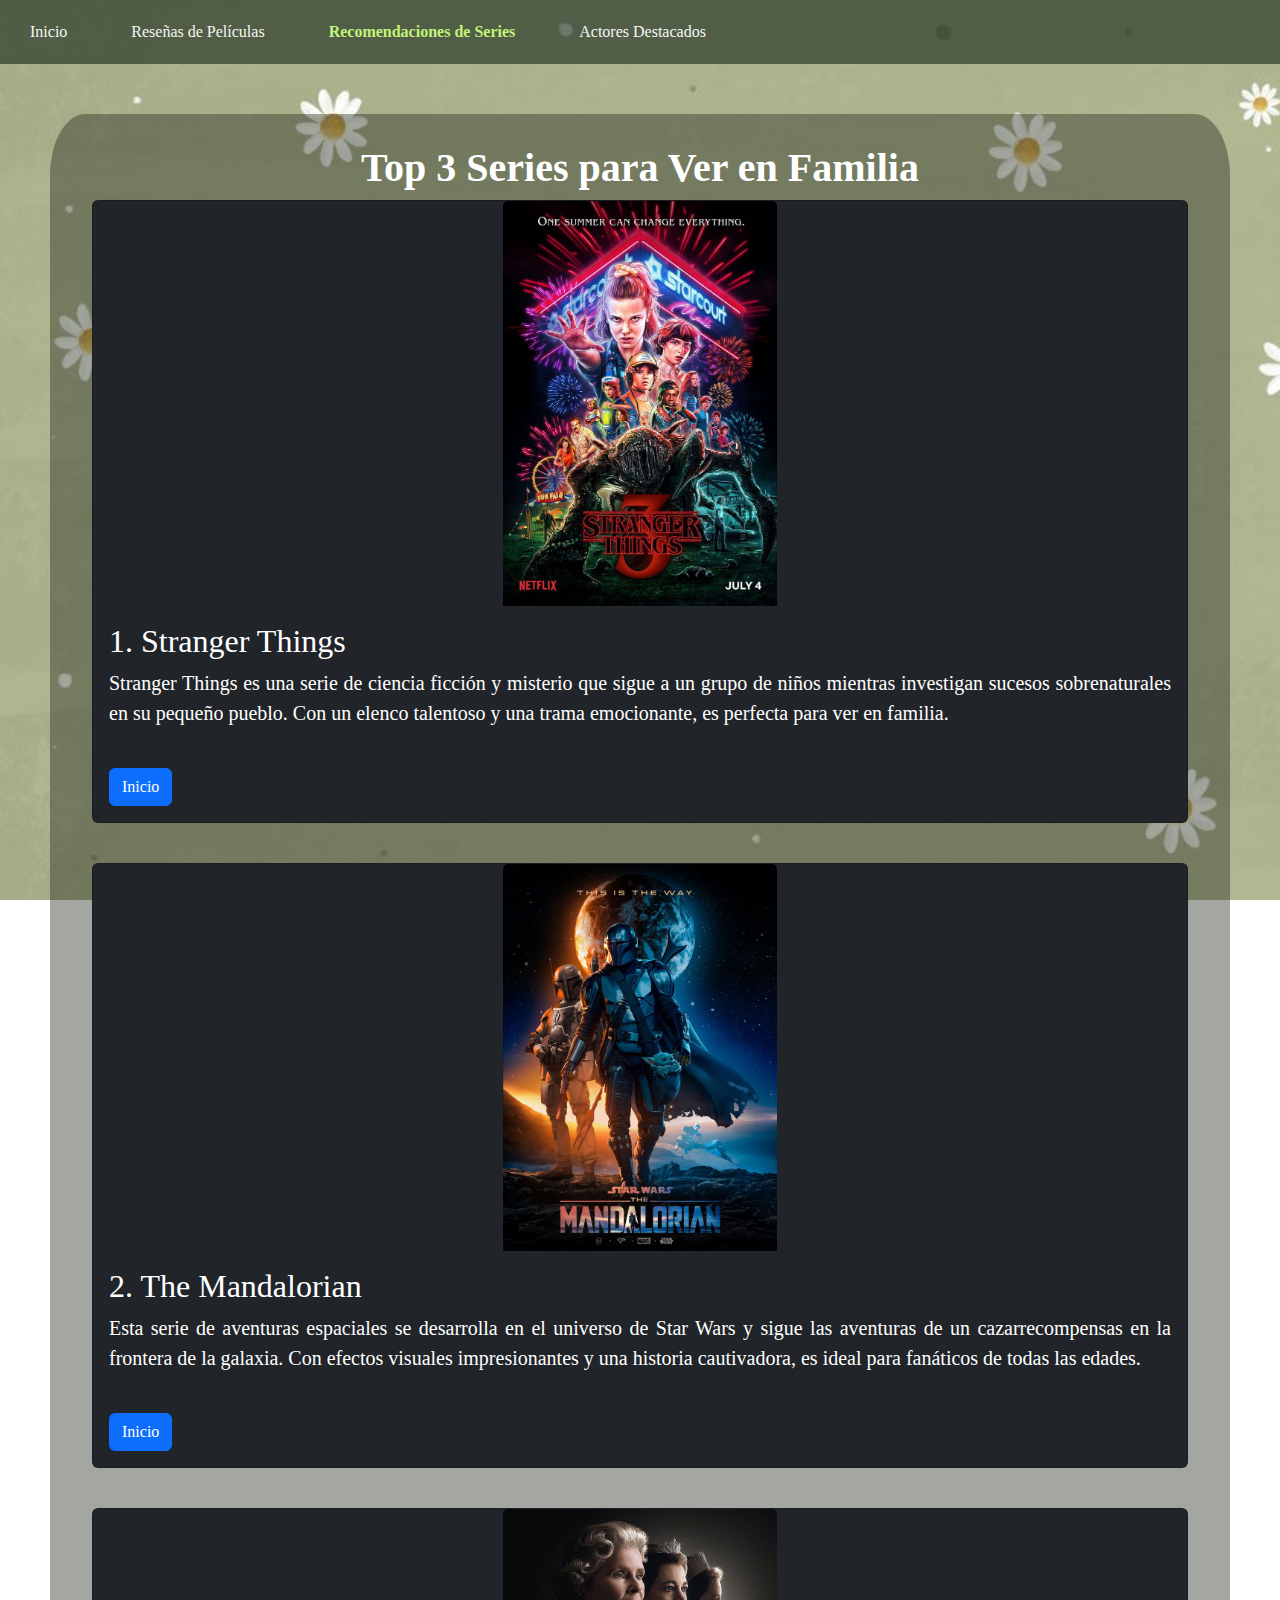
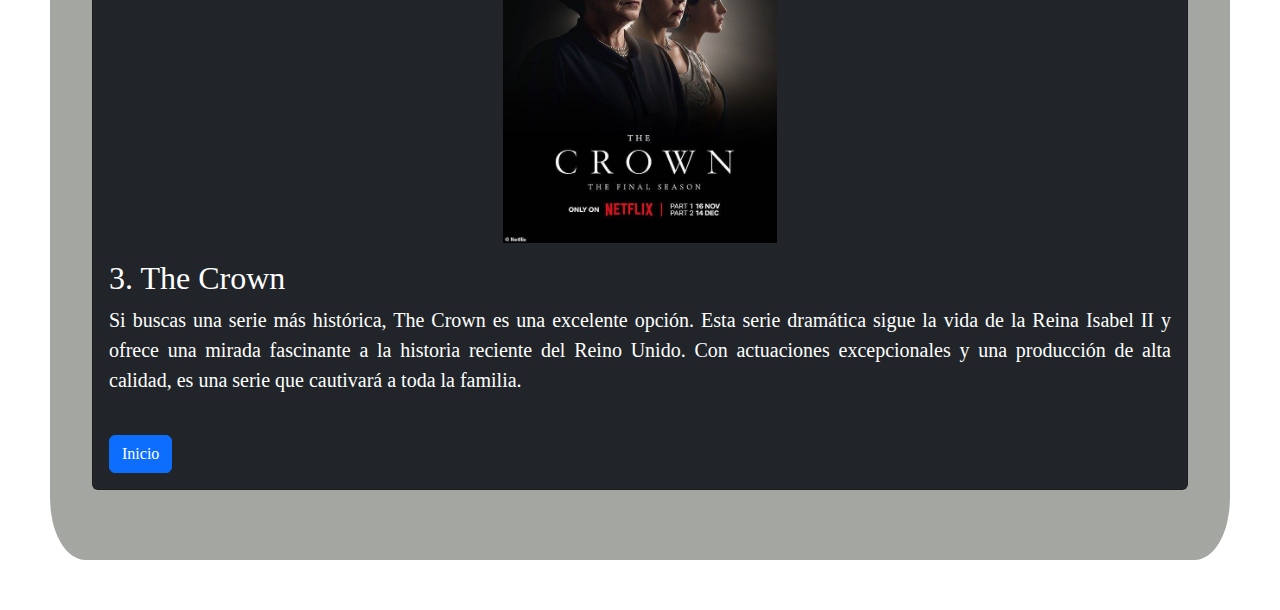
==== pagina2.html @ 942dfa89 "Añadidos archivos del ejercicio 1.3" ====
<!DOCTYPE html>
<html lang="es">
<head>
<meta charset="UTF-8">
<meta name="viewport" content="width=device-width, initial-scale=1.0">
<title>Recomendaciones de Series</title>
<link rel="stylesheet" href="https://cdn.jsdelivr.net/npm/bootstrap@5.3.0/dist/css/bootstrap.min.css">
<link rel="stylesheet" href="style.css">
</head>
<body>
<header>
    <nav>
        <ul>
            <li><a href="index.html">Inicio</a></li>
            <li><a href="pagina1.html">Reseñas de Películas</a></li>
            <li><a href="pagina2.html" class="active">Recomendaciones de Series</a></li>
            <li><a href="pagina3.html">Actores Destacados</a></li>
        </ul>
    </nav>
</header>
<main>
    <div class="container">
        <h1>Top 3 Series para Ver en Familia</h1>
        <div class="card bg-dark text-white">
            <img src="anexo/stranger_things.jpg" class="card-img-top w-25 mx-auto d-block" alt="Serie Stranger Things">
            <div class="card-body">
                <h2 class="card-title">1. Stranger Things</h2>
                <p class="card-text">Stranger Things es una serie de ciencia ficción y misterio que sigue a un grupo de niños 
                    mientras investigan sucesos sobrenaturales en su pequeño pueblo. Con un elenco talentoso 
                    y una trama emocionante, es perfecta para ver en familia.</p>
                <a href="#" class="btn btn-primary">Inicio</a>
            </div>
        </div>
        <p></p>
        <p></p>
        <p></p>

        <div class="card bg-dark text-white">
            <img src="anexo/the-mandalorian.jpg" class="card-img-top w-25 mx-auto d-block" alt="Serie The Mandalorian">
            <div class="card-body">
                <h2 class="card-title">2. The Mandalorian</h2>
                <p class="card-text">Esta serie de aventuras espaciales se desarrolla en el universo de Star Wars y sigue las 
                    aventuras de un cazarrecompensas en la frontera de la galaxia. Con efectos visuales 
                    impresionantes y una historia cautivadora, es ideal para fanáticos de todas las edades.</p>
                <a href="#" class="btn btn-primary">Inicio</a>
            </div>
        </div>
        <p></p>
        <p></p>
        <p></p>

        <div class="card bg-dark text-white">
            <img src="anexo/thecrown.jpg" class="card-img-top w-25 mx-auto d-block" alt="Serie The Crwon">
            <div class="card-body">
                <h2 class="card-title">3. The Crown</h2>
                <p class="card-text">Si buscas una serie más histórica, The Crown es una excelente opción. Esta serie dramática 
                    sigue la vida de la Reina Isabel II y ofrece una mirada fascinante a la historia reciente 
                    del Reino Unido. Con actuaciones excepcionales y una producción de alta calidad, es una 
                    serie que cautivará a toda la familia.</p>
                <a href="#" class="btn btn-primary">Inicio</a>
            </div>
        </div>
        <p></p>
        <p></p>
        <p></p>

    </div>
</main>
</body>
</html>
---- style.css ----
body {
    background-image: url('anexo/Fondo-de-pagina_1.jpg');
    background-size: cover;
    background-attachment: fixed;
    color: rgb(255, 255, 255);
    font-family: Georgia, 'Times New Roman', Times, serif;
}

nav {
    background-color: #1d2c1da1; 
    
}

nav ul {
    list-style-type: none; 
    margin: 0px;
    padding: 20px;
}

nav ul li {
    display: inline-block; 
    margin-right: 40px; 
}

nav ul li a {
    color: #f5f7f3;
    text-decoration: none; 
    transition: color 0.3s; 
    text-decoration: none; 
    padding: 10px; 
    transition: background-color 0.3s; 
}

nav ul li a:hover {
    background-color: #518439ba; 
}

nav ul li a:hover {
    color: rgb(195, 244, 122); 
}

nav ul li a.active {
    font-weight: bold; 
    color: rgb(195, 244, 122); 
}

main {
    background-color: rgba(33, 42, 27, 0.41);
    padding: 30px;
    margin: 50px;
    border-radius: 3%;
}

h1 {
    text-align: center;
    font-weight: bold;
}

img.portada {
    display: block; /* Muestra la imagen como bloque para centrarla */
    margin: 0 auto; /* Centra la imagen horizontalmente */
    width: 500px;
    height: 800px;
}

img.pelis {
    width: 300px;
    height: 460px;
}

img.serie {
    width: 330px;
    height: 460px;
}

img.actor {
    width: 330px;
    height: 460px;
}

p{
    font-size: 20px;
    margin-bottom: 40px;
    text-align: justify;
}
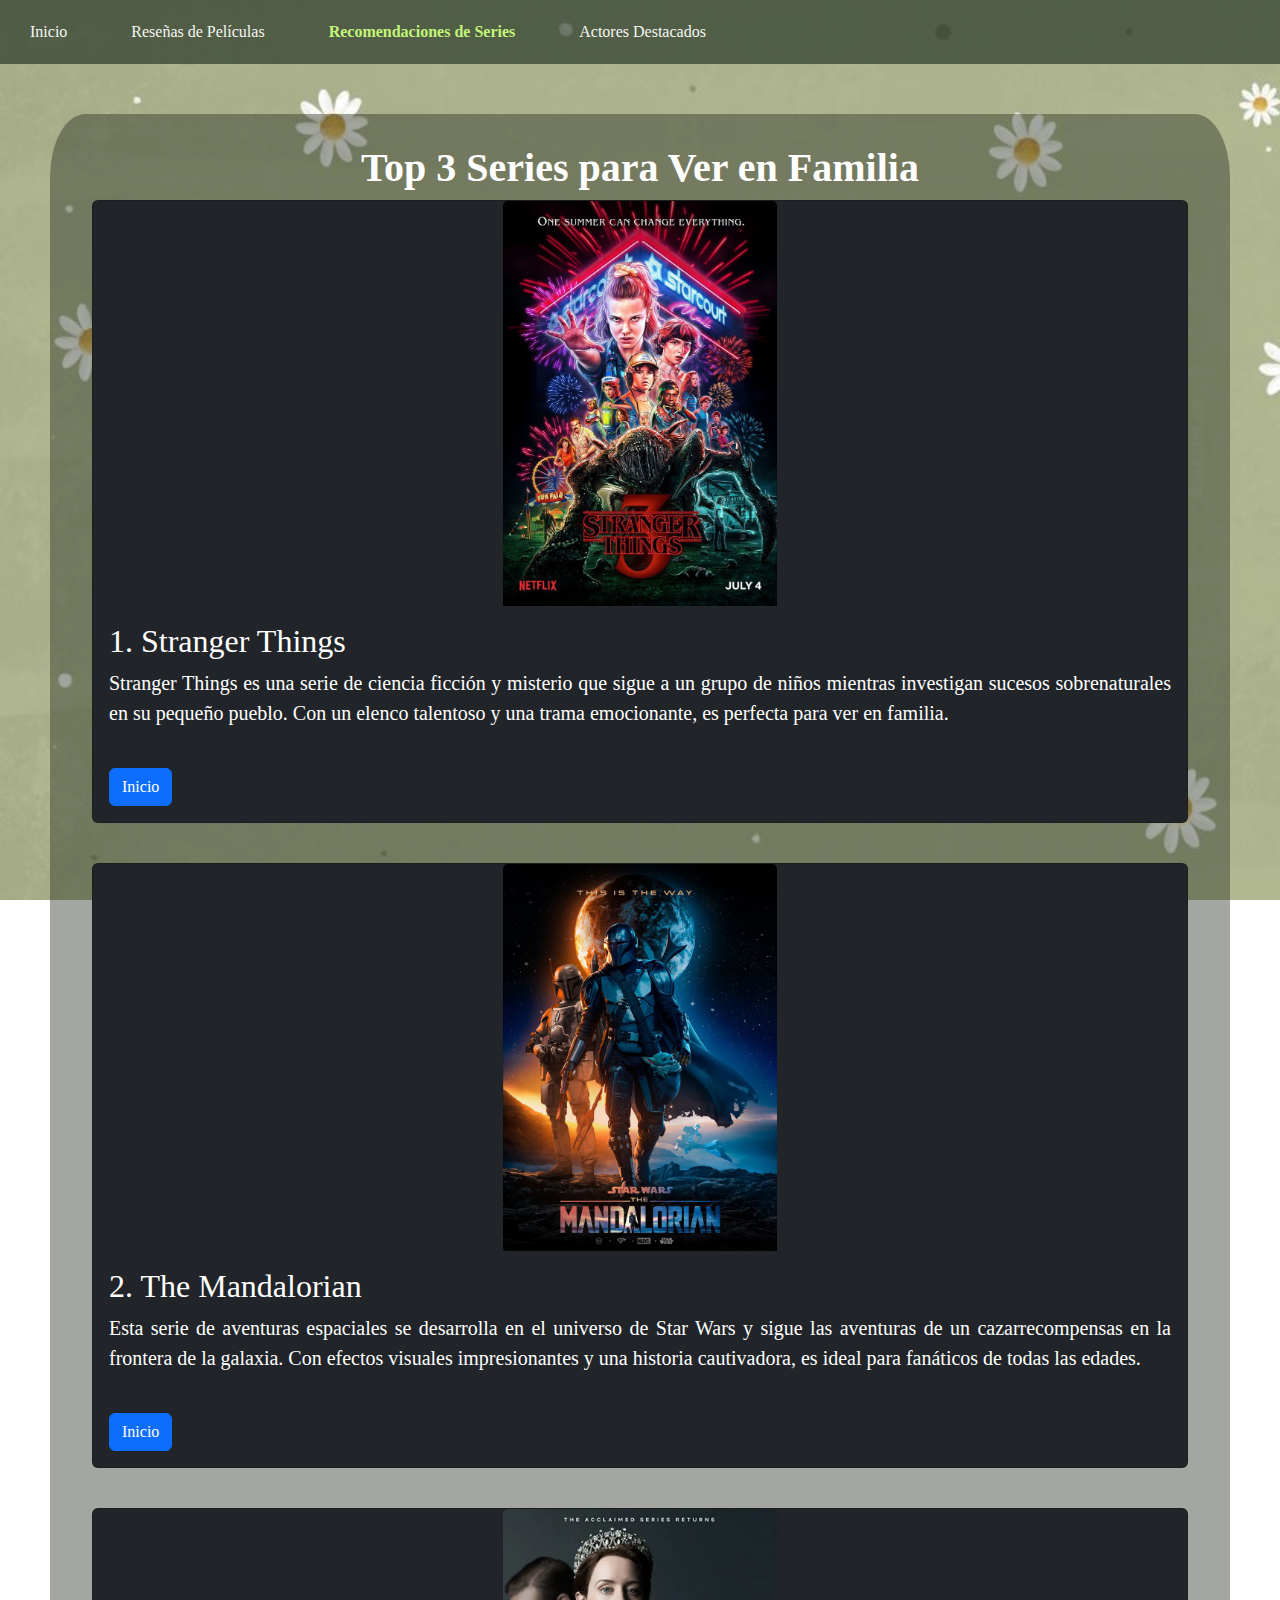
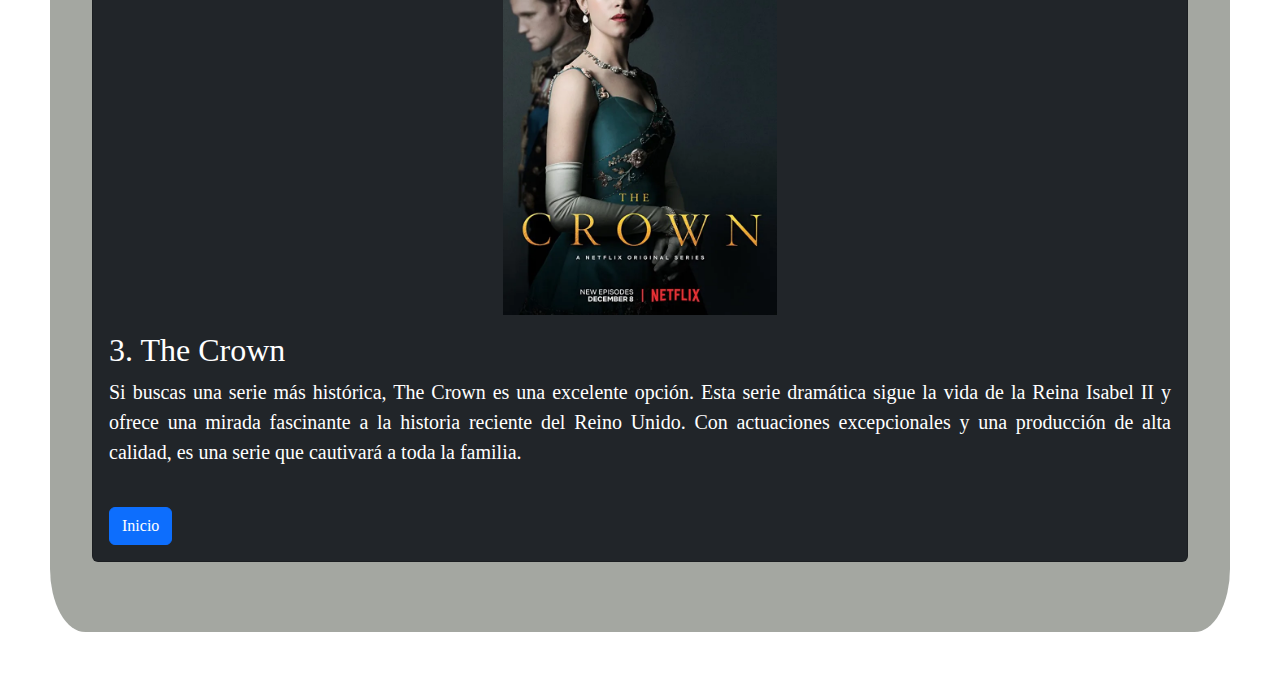
==== commit e6c013e7: "Se agrego archivo de texto y modificacion en pagina 2" ====
--- a/pagina2.html
+++ b/pagina2.html
@@ -50,7 +50,7 @@
         <p></p>
 
         <div class="card bg-dark text-white">
-            <img src="anexo/thecrown.jpg" class="card-img-top w-25 mx-auto d-block" alt="Serie The Crwon">
+            <img src="anexo/crown1.webp" class="card-img-top w-25 mx-auto d-block" alt="Serie The Crwon">
             <div class="card-body">
                 <h2 class="card-title">3. The Crown</h2>
                 <p class="card-text">Si buscas una serie más histórica, The Crown es una excelente opción. Esta serie dramática 
